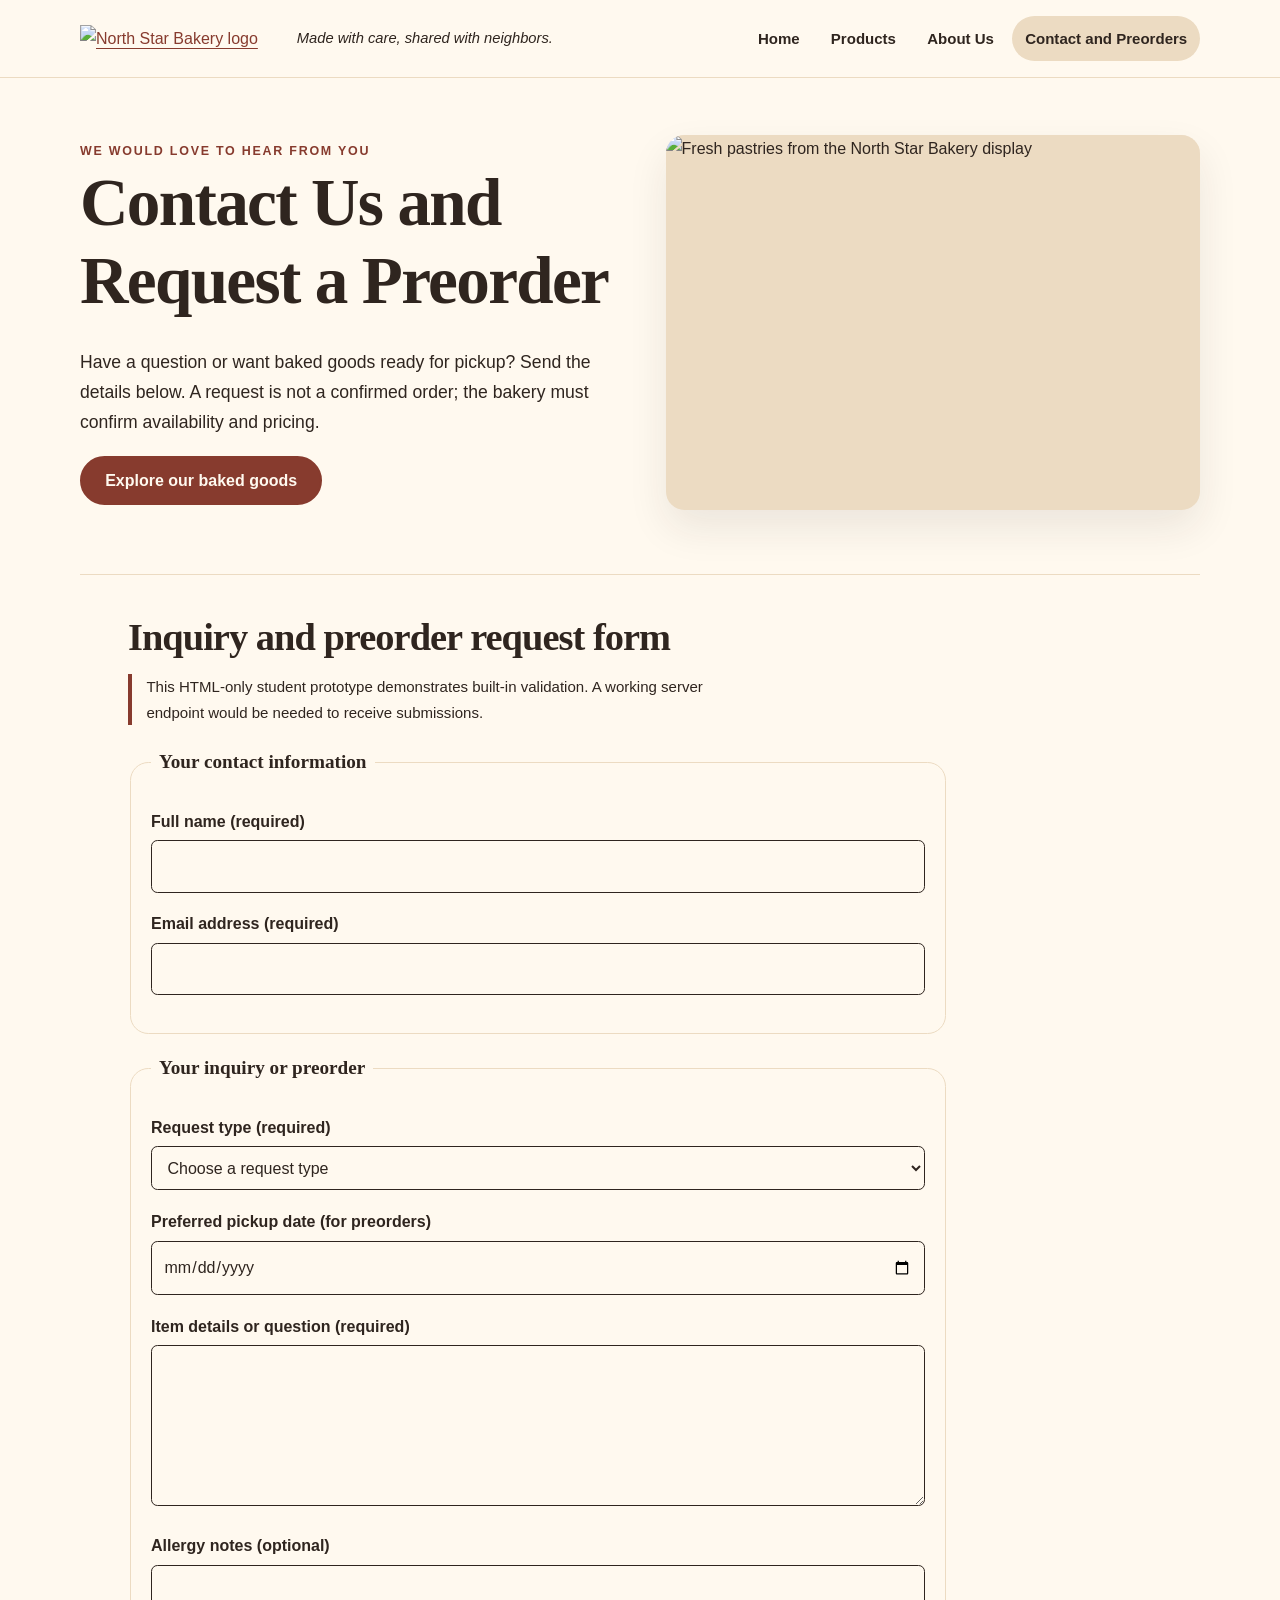
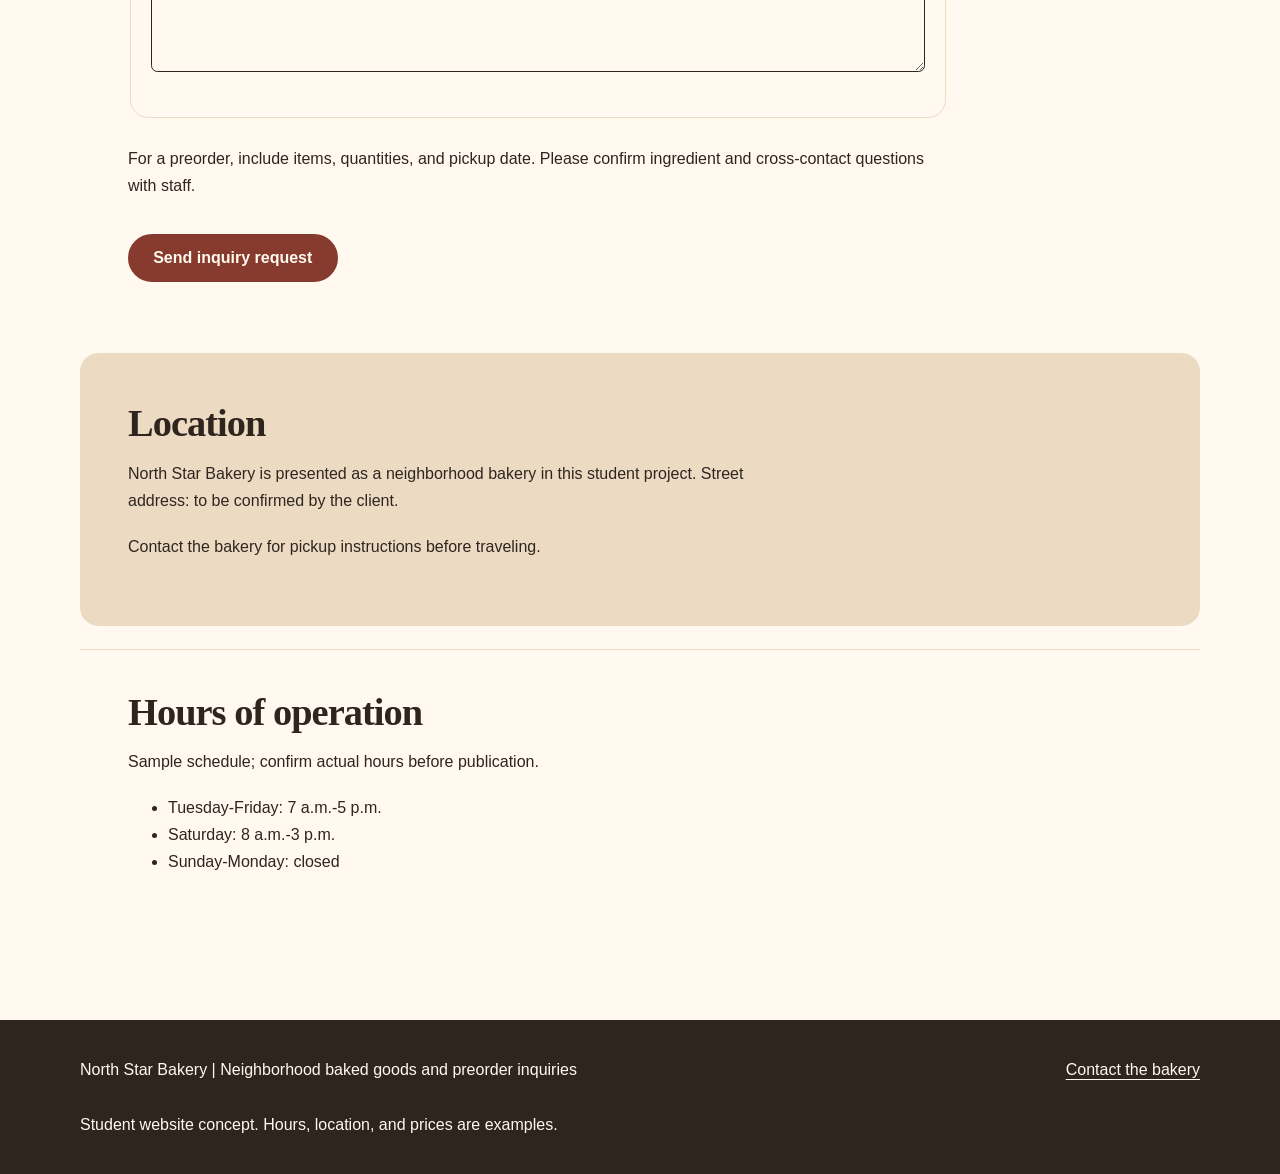
==== contact.html @ e9eec747 "media/ Add North Star Bakery Touchstone 3 responsive website" ====
<!DOCTYPE html>
<html lang="en">
<head>
<meta charset="utf-8"/>
<meta content="width=device-width, initial-scale=1" name="viewport"/>
<meta content="Send a preorder inquiry or ask North Star Bakery a question." name="description"/>
<title>Contact and Preorders | North Star Bakery</title>
<link href="styles.css" rel="stylesheet"/></head>
<body class="bakery-site">
<a class="skip-link" href="#main-content">Skip to main content</a>
<header class="site-header"><div class="header-inner">
<a class="brand-link" href="index.html">
<img alt="North Star Bakery logo" class="brand-logo" src="media/bakery-logo_c.png"/>
</a>
<p class="brand-tagline">Made with care, shared with neighbors.</p>
<nav aria-label="Main navigation" class="site-nav">
<ul class="nav-links">
<li><a href="index.html">Home</a></li>
<li><a href="products.html">Products</a></li>
<li><a href="about.html">About Us</a></li>
<li><a aria-current="page" href="contact.html">Contact and Preorders</a></li>
</ul>
</nav>
</div></header>
<main class="page-container" id="main-content"><section aria-label="Page introduction" class="page-hero"><div class="hero-copy"><p class="eyebrow">We would love to hear from you</p><h1>Contact Us and Request a Preorder</h1><p>Have a question or want baked goods ready for pickup?
  Send the details below. A request is not a confirmed order;
  the bakery must confirm availability and pricing.</p><a class="button-link" href="products.html">Explore our baked goods</a></div><div class="hero-media"><img alt="Fresh pastries from the North Star Bakery display" decoding="async" loading="eager" src="media/bakery-feature-small_c.png"/></div></section>


<section aria-labelledby="request-heading" class="content-section">
<h2 id="request-heading">Inquiry and preorder request form</h2>
<p class="prototype-note">This HTML-only student prototype demonstrates built-in validation.
    A working server endpoint would be needed to receive submissions.</p>
<form action="/submit-bakery-request" class="request-form" method="post">
<fieldset class="form-group">
<legend>Your contact information</legend>
<p class="field-row">
<label class="field-label" for="customer-name">Full name (required)</label>
<input autocomplete="name" id="customer-name" maxlength="80" minlength="2" name="customer_name" required="" type="text"/>
</p>
<p class="field-row">
<label class="field-label" for="customer-email">Email address (required)</label>
<input autocomplete="email" id="customer-email" name="customer_email" required="" type="email"/>
</p>
</fieldset>
<fieldset class="form-group">
<legend>Your inquiry or preorder</legend>
<p class="field-row">
<label class="field-label" for="request-type">Request type (required)</label>
<select id="request-type" name="request_type" required="">
<option value="">Choose a request type</option>
<option value="preorder">Preorder request</option>
<option value="question">General question</option>
</select>
</p>
<p class="field-row">
<label class="field-label" for="pickup-date">Preferred pickup date (for preorders)</label>
<input id="pickup-date" name="pickup_date" type="date"/>
</p>
<p class="field-row">
<label class="field-label" for="item-details">Item details or question (required)</label>
<textarea cols="45" id="item-details" maxlength="1000" minlength="10" name="item_details" required="" rows="5"></textarea>
</p>
<p class="field-row">
<label class="field-label" for="allergy-notes">Allergy notes (optional)</label>
<textarea cols="45" id="allergy-notes" maxlength="500" name="allergy_notes" rows="3"></textarea>
</p>
</fieldset>
<p>For a preorder, include items, quantities, and pickup date.
      Please confirm ingredient and cross-contact questions with staff.</p>
<button class="form-submit" type="submit">Send inquiry request</button>
</form>
</section>
<section aria-labelledby="location-heading" class="content-section surface-section">
<h2 id="location-heading">Location</h2>
<p>North Star Bakery is presented as a neighborhood bakery in this
    student project. Street address: to be confirmed by the client.</p>
<p>Contact the bakery for pickup instructions before traveling.</p>
</section>
<section aria-labelledby="hours-heading" class="content-section">
<h2 id="hours-heading">Hours of operation</h2>
<p>Sample schedule; confirm actual hours before publication.</p>
<ul>
<li>Tuesday-Friday: 7 a.m.-5 p.m.</li>
<li>Saturday: 8 a.m.-3 p.m.</li>
<li>Sunday-Monday: closed</li>
</ul>
</section>
</main>
<footer class="site-footer"><div class="footer-inner">
<p>North Star Bakery | Neighborhood baked goods and preorder inquiries</p>
<p><a href="contact.html">Contact the bakery</a></p>
<p>Student website concept. Hours, location, and prices are examples.</p>
</div></footer>
</body>
</html>
---- styles.css ----
/* North Star Bakery — Touchstone 3: responsive site design */
:root {
  --ink: #2f251f;       /* deep espresso */
  --cream: #fff9ef;     /* warm cream */
  --berry: #873b2e;     /* bakery red */
  --oat: #ecdbc2;       /* soft wheat */
  --radius: 1.15rem;
  --shadow: 0 18px 40px rgba(47, 37, 31, 0.09);
}
*, *::before, *::after { box-sizing: border-box; }
html { scroll-behavior: smooth; }
body { margin: 0; background: var(--cream); color: var(--ink); font: 1rem/1.7 Arial, Helvetica, sans-serif; }
img, picture, video { max-width: 100%; height: auto; }
img { display: block; }
a { color: var(--berry); text-underline-offset: .22em; }
a:hover { text-decoration-thickness: .13em; }
a:focus-visible, button:focus-visible, input:focus-visible, select:focus-visible, textarea:focus-visible { outline: 3px solid var(--berry); outline-offset: 4px; }
h1,h2,h3 { font-family: Georgia, 'Times New Roman', serif; font-weight: 700; line-height: 1.16; letter-spacing: -.025em; }
h1 { font-size: clamp(2.2rem, 6vw, 4.2rem); margin: .15rem 0 1.1rem; }
h2 { font-size: clamp(1.6rem, 3vw, 2.4rem); margin: 0 0 .9rem; }
h3 { font-size: 1.22rem; margin: 1.6rem 0 .5rem; }
p { margin: .65rem 0 1.15rem; }
.skip-link { position: absolute; transform: translateY(-170%); z-index: 10; background: var(--cream); color: var(--ink); padding: .7rem 1rem; }
.skip-link:focus { transform: translateY(0); left: 1rem; top: .5rem; }
.site-header { border-bottom: 1px solid var(--oat); background: var(--cream); }
.header-inner, .page-container, .footer-inner { width: min(100% - 2.4rem, 1120px); margin-inline: auto; }
.header-inner { display: flex; flex-direction: column; align-items: center; padding: 1.25rem 0 .85rem; gap: .45rem; }
.brand-link { display: block; }
.brand-logo { width: clamp(135px, 22vw, 200px); height: auto; object-fit: contain; }
.brand-tagline { font-size: .92rem; font-style: italic; margin: -.1rem 0 .4rem; text-align: center; }
.site-nav { width: 100%; }
.nav-links { margin: 0; padding: 0; display: flex; justify-content: center; flex-wrap: wrap; gap: .35rem; list-style: none; }
.nav-links a { display: inline-block; padding: .6rem .8rem; border-radius: 100px; color: var(--ink); font-size: .94rem; font-weight: bold; text-decoration: none; }
.nav-links a:hover, .nav-links a[aria-current='page'] { background: var(--oat); color: var(--ink); }
.page-container { padding-block: 2.2rem 4rem; }
.page-hero { display: flex; flex-direction: column-reverse; gap: 2rem; align-items: stretch; margin-bottom: 3.25rem; }
.hero-copy { display: flex; flex-direction: column; align-items: flex-start; justify-content: center; }
.hero-copy > p:not(.eyebrow) { max-width: 58ch; font-size: 1.1rem; }
.eyebrow { margin: 0; text-transform: uppercase; letter-spacing: .14em; font-size: .78rem; font-weight: bold; color: var(--berry); }
.button-link, .form-submit { display: inline-block; background: var(--berry); color: var(--cream); border: 2px solid var(--berry); border-radius: 999px; padding: .73rem 1.45rem; font-weight: bold; line-height: 1.35; text-decoration: none; cursor: pointer; font-size: 1rem; }
.button-link:hover, .form-submit:hover { background: var(--ink); border-color: var(--ink); color: var(--cream); }
.hero-media { overflow: hidden; background: var(--oat); border-radius: var(--radius); min-height: 240px; box-shadow: var(--shadow); }
.hero-media img { width: 100%; height: 100%; min-height: 240px; object-fit: cover; aspect-ratio: 16/11; }
.content-section { padding: 2rem 0 2.5rem; border-top: 1px solid var(--oat); max-width: 100%; }
.content-section > p, .content-section > ol, .content-section > ul { max-width: 73ch; }
.surface-section { padding: 2.2rem; background: var(--oat); border-radius: var(--radius); margin-block: 1.4rem; border-top: none; }
.content-section a { font-weight: bold; }
.specialty-list { display: flex; flex-direction: column; padding: 0; gap: .8rem; list-style: none; }
.specialty-list li { background: var(--cream); border: 1px solid var(--oat); border-radius: .9rem; padding: 1.15rem 1.2rem; flex: 1; font-weight: bold; }
.feature-picture { display: block; margin: 1.2rem 0; }
.feature-picture img { width: 100%; max-height: 420px; object-fit: cover; border-radius: var(--radius); }
.signature-figure { margin: 1.5rem 0; padding: 1rem; background: var(--cream); border: 1px solid var(--oat); border-radius: var(--radius); max-width: 680px; }
.signature-figure img { width: 100%; border-radius: .8rem; max-height: 410px; object-fit: cover; }
figcaption { font-style: italic; padding: .7rem .35rem .2rem; }
video { width: min(100%, 720px); display: block; border-radius: .8rem; background: var(--ink); }
audio { width: min(100%, 560px); }
.request-form { max-width: 820px; display: flex; flex-direction: column; gap: 1rem; }
.form-group { border: 1px solid var(--oat); border-radius: var(--radius); background: var(--cream); padding: 1.25rem; min-width: 0; }
.form-group legend { font-family: Georgia, 'Times New Roman', serif; font-weight: bold; font-size: 1.2rem; padding: .15rem .5rem; }
.field-row { margin: .4rem 0 1.1rem; }
.field-label { display: block; margin-bottom: .35rem; font-weight: bold; }
input, select, textarea { width: 100%; max-width: 100%; border: 1.5px solid var(--ink); border-radius: .4rem; padding: .72rem; color: var(--ink); background: var(--cream); font: inherit; }
textarea { resize: vertical; }
.form-submit { align-self: flex-start; }
.prototype-note { border-left: 4px solid var(--berry); padding-left: .9rem; font-size: .94rem; }
.site-footer { background: var(--ink); color: var(--cream); }
.footer-inner { display: flex; flex-direction: column; gap: .15rem; align-items: flex-start; padding-block: 2rem; }
.footer-inner p { margin: .25rem 0; }
.footer-inner a { color: var(--cream); }
@media (min-width: 720px) {
  .header-inner { flex-direction: row; justify-content: space-between; flex-wrap: wrap; padding: 1rem 0; }
  .brand-tagline { margin: 0 auto 0 .6rem; }
  .site-nav { width: auto; }
  .nav-links { justify-content: flex-end; }
  .page-container { padding-block: 3.6rem 5rem; }
  .page-hero { flex-direction: row; align-items: center; gap: clamp(1.5rem, 4vw, 4rem); min-height: 370px; }
  .hero-copy, .hero-media { flex: 1 1 0; min-width: 0; }
  .hero-media img { min-height: 375px; }
  .specialty-list { flex-direction: row; }
  .footer-inner { flex-direction: row; align-items: center; justify-content: space-between; gap: 1.25rem; flex-wrap: wrap; }
}
@media (min-width: 980px) {
  .content-section { padding: 2.5rem 3rem 3rem; }
  .surface-section { padding: 3rem; }
  .page-hero { margin-bottom: 4rem; }
}
@media (prefers-reduced-motion: reduce) { html { scroll-behavior: auto; } }
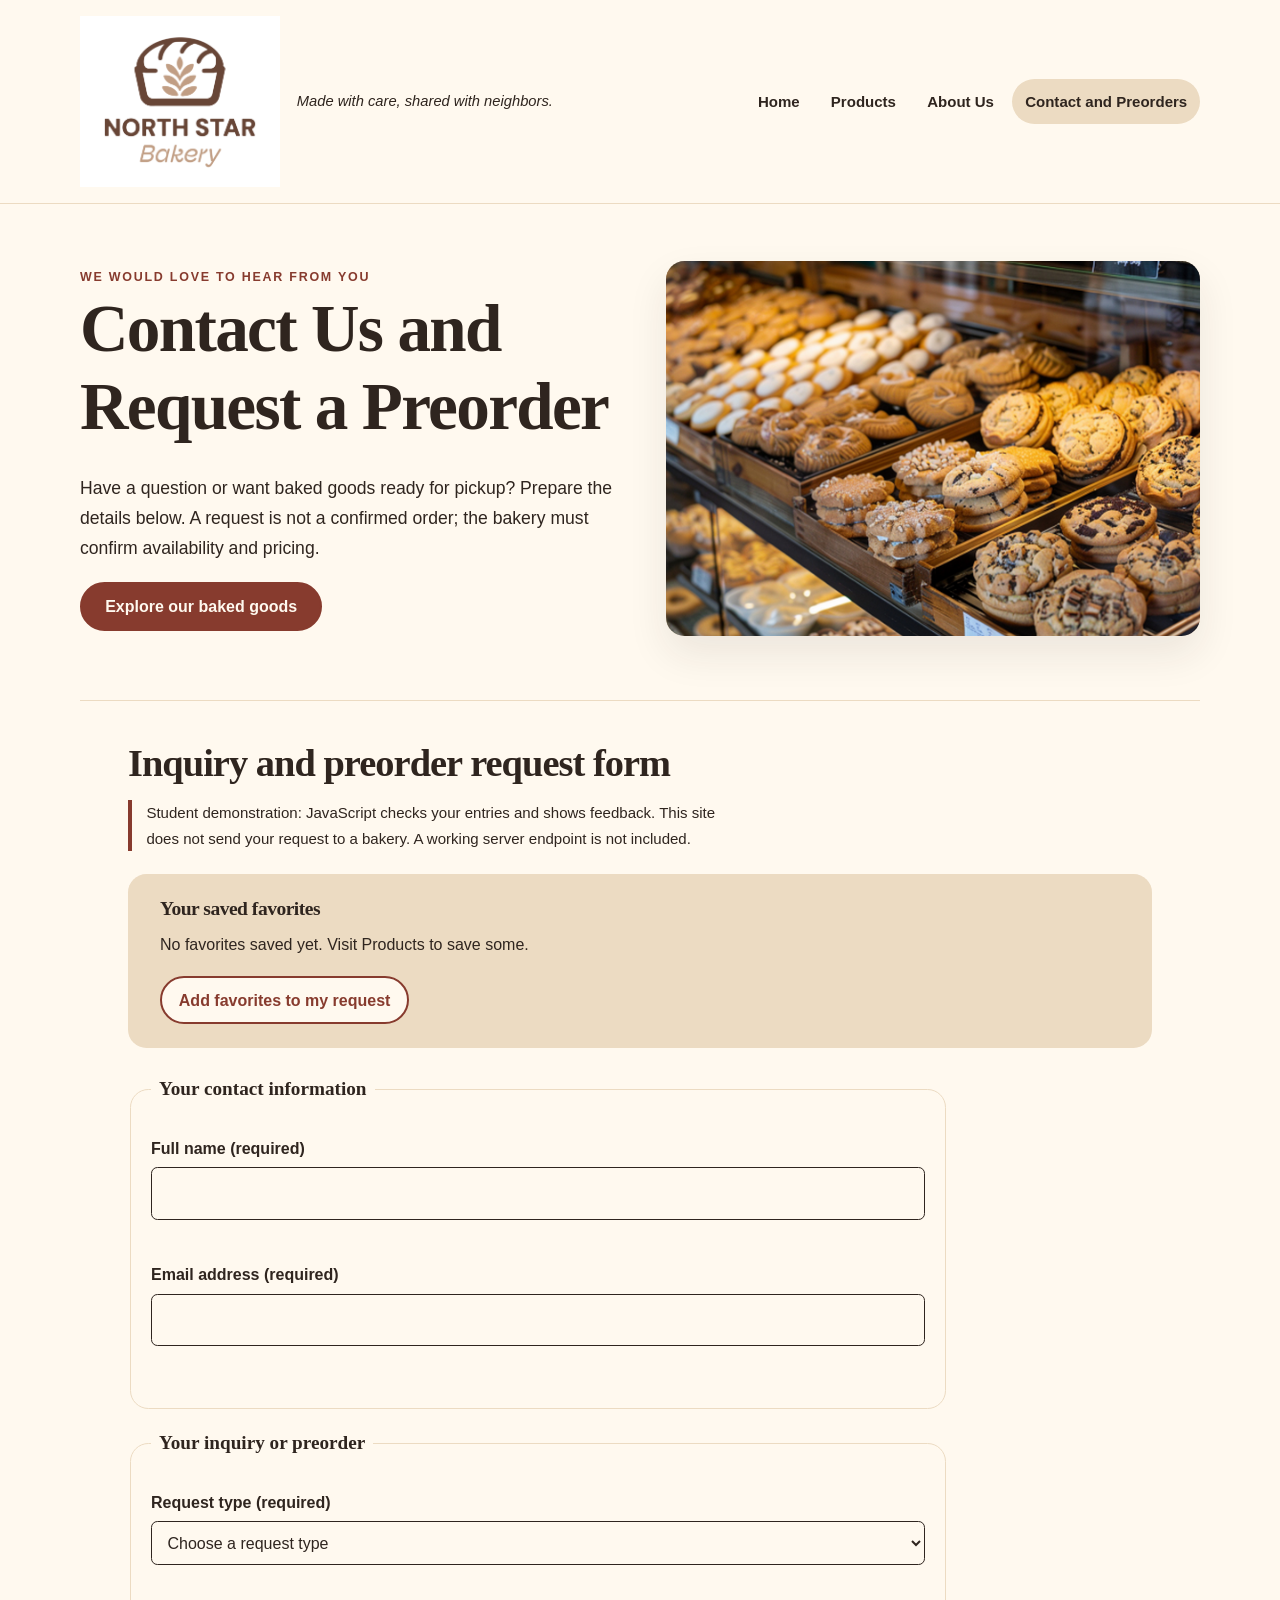
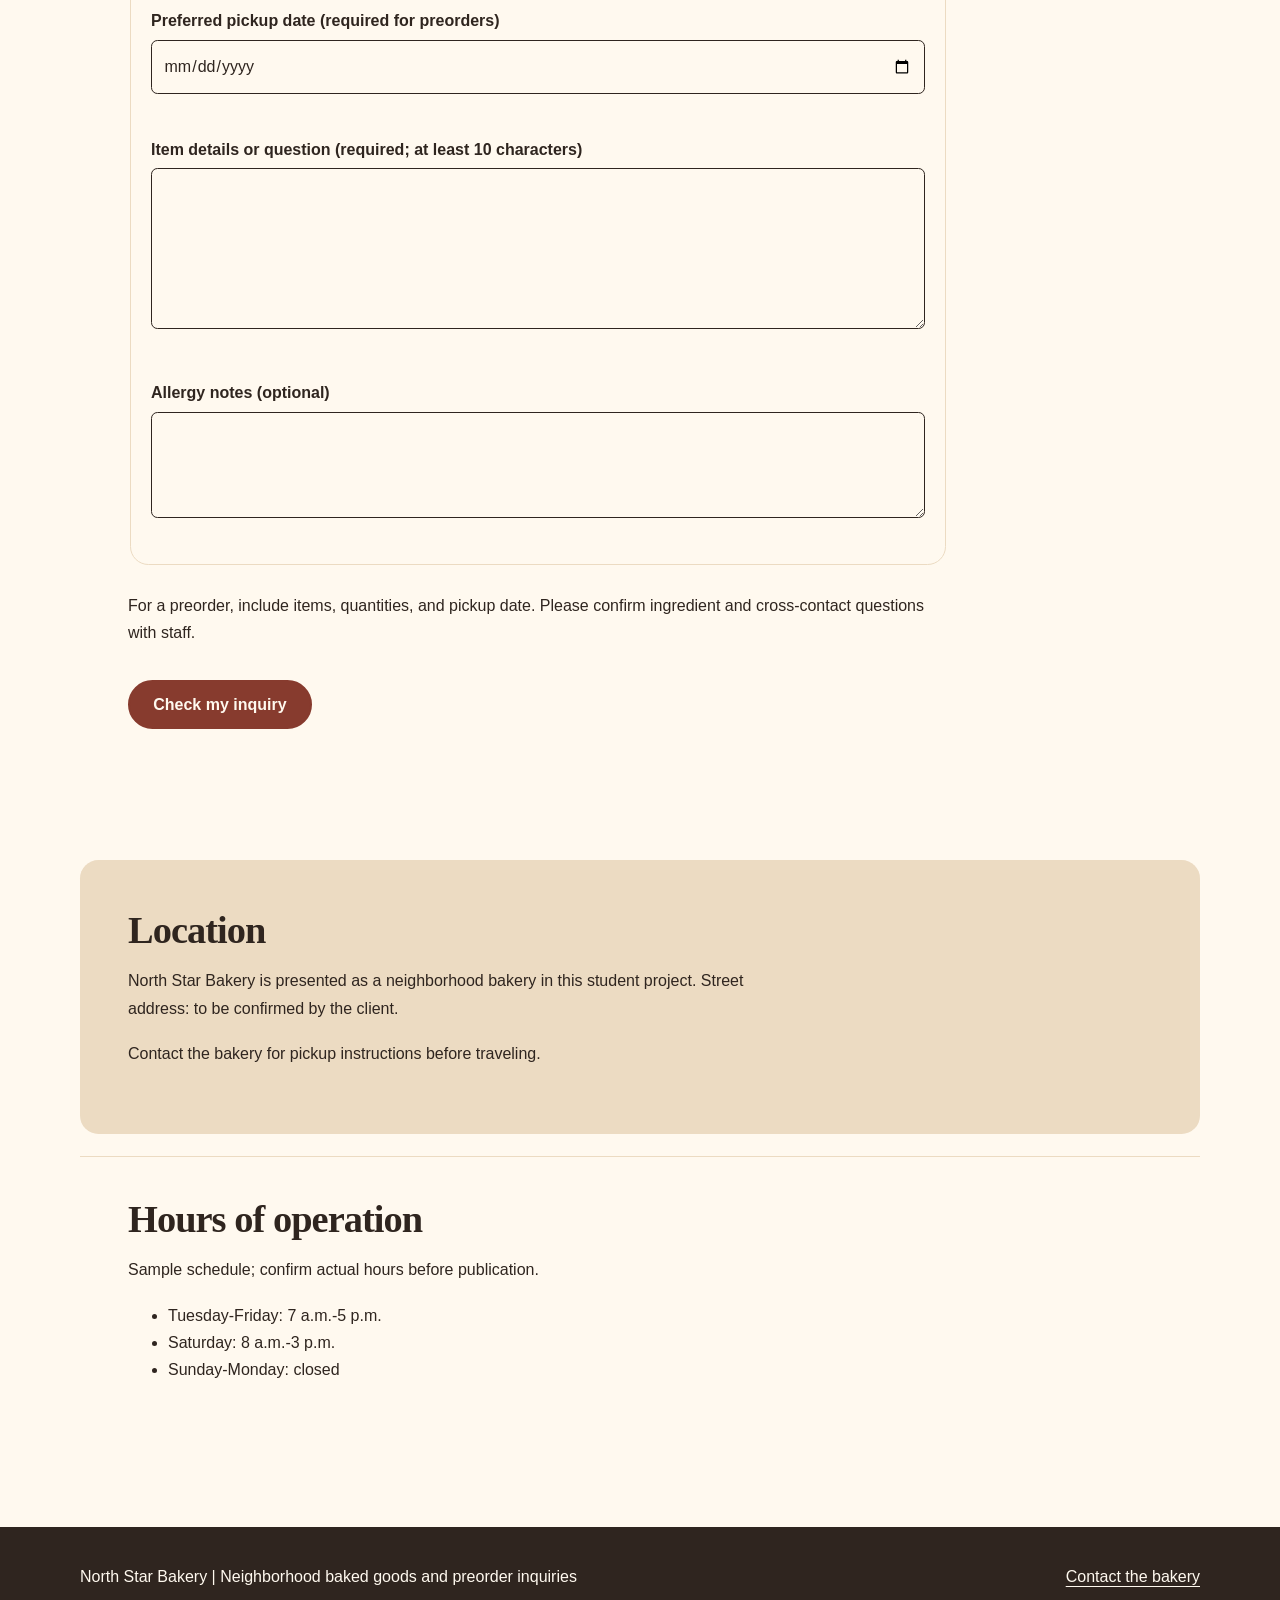
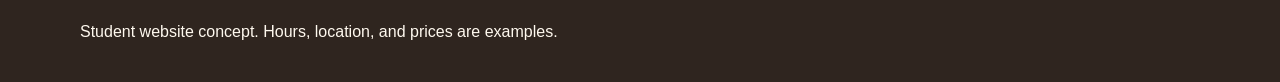
==== commit 5049132c: "Add files via upload" ====
--- a/contact.html
+++ b/contact.html
@@ -1,96 +1,75 @@
 <!DOCTYPE html>
 <html lang="en">
 <head>
-<meta charset="utf-8"/>
-<meta content="width=device-width, initial-scale=1" name="viewport"/>
-<meta content="Send a preorder inquiry or ask North Star Bakery a question." name="description"/>
+<meta charset="utf-8">
+<meta name="viewport" content="width=device-width, initial-scale=1">
+<meta name="description" content="Prepare a preorder inquiry or ask North Star Bakery a question.">
 <title>Contact and Preorders | North Star Bakery</title>
-<link href="styles.css" rel="stylesheet"/></head>
+<link rel="stylesheet" href="styles.css">
+<link rel="stylesheet" href="touchstone4.css">
+<script src="touchstone4.js" defer></script>
+</head>
 <body class="bakery-site">
 <a class="skip-link" href="#main-content">Skip to main content</a>
 <header class="site-header"><div class="header-inner">
-<a class="brand-link" href="index.html">
-<img alt="North Star Bakery logo" class="brand-logo" src="media/bakery-logo_c.png"/>
-</a>
+<a class="brand-link" href="index.html"><img alt="North Star Bakery logo" class="brand-logo" src="media/bakery-logo_c.png"></a>
 <p class="brand-tagline">Made with care, shared with neighbors.</p>
-<nav aria-label="Main navigation" class="site-nav">
-<ul class="nav-links">
-<li><a href="index.html">Home</a></li>
-<li><a href="products.html">Products</a></li>
-<li><a href="about.html">About Us</a></li>
-<li><a aria-current="page" href="contact.html">Contact and Preorders</a></li>
-</ul>
-</nav>
-</div></header>
-<main class="page-container" id="main-content"><section aria-label="Page introduction" class="page-hero"><div class="hero-copy"><p class="eyebrow">We would love to hear from you</p><h1>Contact Us and Request a Preorder</h1><p>Have a question or want baked goods ready for pickup?
-  Send the details below. A request is not a confirmed order;
-  the bakery must confirm availability and pricing.</p><a class="button-link" href="products.html">Explore our baked goods</a></div><div class="hero-media"><img alt="Fresh pastries from the North Star Bakery display" decoding="async" loading="eager" src="media/bakery-feature-small_c.png"/></div></section>
-
+<nav aria-label="Main navigation" class="site-nav"><ul class="nav-links">
+<li><a href="index.html">Home</a></li><li><a href="products.html">Products</a></li>
+<li><a href="about.html">About Us</a></li><li><a aria-current="page" href="contact.html">Contact and Preorders</a></li>
+</ul></nav></div></header>
+<main class="page-container" id="main-content">
+<section class="page-hero" aria-label="Page introduction"><div class="hero-copy">
+<p class="eyebrow">We would love to hear from you</p><h1>Contact Us and Request a Preorder</h1>
+<p>Have a question or want baked goods ready for pickup? Prepare the details below. A request is not a confirmed order; the bakery must confirm availability and pricing.</p>
+<a class="button-link" href="products.html">Explore our baked goods</a></div>
+<div class="hero-media"><img alt="Fresh pastries from the North Star Bakery display" src="media/bakery-feature-small_c.png" decoding="async"></div></section>
 
 <section aria-labelledby="request-heading" class="content-section">
 <h2 id="request-heading">Inquiry and preorder request form</h2>
-<p class="prototype-note">This HTML-only student prototype demonstrates built-in validation.
-    A working server endpoint would be needed to receive submissions.</p>
-<form action="/submit-bakery-request" class="request-form" method="post">
-<fieldset class="form-group">
-<legend>Your contact information</legend>
-<p class="field-row">
-<label class="field-label" for="customer-name">Full name (required)</label>
-<input autocomplete="name" id="customer-name" maxlength="80" minlength="2" name="customer_name" required="" type="text"/>
-</p>
-<p class="field-row">
-<label class="field-label" for="customer-email">Email address (required)</label>
-<input autocomplete="email" id="customer-email" name="customer_email" required="" type="email"/>
-</p>
+<p class="prototype-note">Student demonstration: JavaScript checks your entries and shows feedback. This site does not send your request to a bakery. A working server endpoint is not included.</p>
+<div class="favorites-import" aria-labelledby="saved-products-heading">
+<h3 id="saved-products-heading">Your saved favorites</h3>
+<p id="contact-favorites" aria-live="polite">Checking for saved favorites...</p>
+<button type="button" class="favorite-button" id="use-favorites">Add favorites to my request</button>
+</div>
+<form class="request-form" id="bakery-request-form" novalidate>
+<fieldset class="form-group"><legend>Your contact information</legend>
+<p class="field-row"><label class="field-label" for="customer-name">Full name (required)</label>
+<input type="text" id="customer-name" name="customer_name" autocomplete="name" minlength="2" maxlength="80" required aria-describedby="customer-name-error">
+<span id="customer-name-error" class="field-error" aria-live="polite"></span></p>
+<p class="field-row"><label class="field-label" for="customer-email">Email address (required)</label>
+<input type="email" id="customer-email" name="customer_email" autocomplete="email" required aria-describedby="customer-email-error">
+<span id="customer-email-error" class="field-error" aria-live="polite"></span></p>
 </fieldset>
-<fieldset class="form-group">
-<legend>Your inquiry or preorder</legend>
-<p class="field-row">
-<label class="field-label" for="request-type">Request type (required)</label>
-<select id="request-type" name="request_type" required="">
-<option value="">Choose a request type</option>
-<option value="preorder">Preorder request</option>
-<option value="question">General question</option>
-</select>
-</p>
-<p class="field-row">
-<label class="field-label" for="pickup-date">Preferred pickup date (for preorders)</label>
-<input id="pickup-date" name="pickup_date" type="date"/>
-</p>
-<p class="field-row">
-<label class="field-label" for="item-details">Item details or question (required)</label>
-<textarea cols="45" id="item-details" maxlength="1000" minlength="10" name="item_details" required="" rows="5"></textarea>
-</p>
-<p class="field-row">
-<label class="field-label" for="allergy-notes">Allergy notes (optional)</label>
-<textarea cols="45" id="allergy-notes" maxlength="500" name="allergy_notes" rows="3"></textarea>
-</p>
+<fieldset class="form-group"><legend>Your inquiry or preorder</legend>
+<p class="field-row"><label class="field-label" for="request-type">Request type (required)</label>
+<select id="request-type" name="request_type" required aria-describedby="request-type-error">
+<option value="">Choose a request type</option><option value="preorder">Preorder request</option><option value="question">General question</option>
+</select><span id="request-type-error" class="field-error" aria-live="polite"></span></p>
+<p class="field-row"><label class="field-label" for="pickup-date">Preferred pickup date (required for preorders)</label>
+<input type="date" id="pickup-date" name="pickup_date" aria-describedby="pickup-date-error">
+<span id="pickup-date-error" class="field-error" aria-live="polite"></span></p>
+<p class="field-row"><label class="field-label" for="item-details">Item details or question (required; at least 10 characters)</label>
+<textarea id="item-details" name="item_details" rows="5" cols="45" minlength="10" maxlength="1000" required aria-describedby="item-details-error"></textarea>
+<span id="item-details-error" class="field-error" aria-live="polite"></span></p>
+<p class="field-row"><label class="field-label" for="allergy-notes">Allergy notes (optional)</label>
+<textarea id="allergy-notes" name="allergy_notes" rows="3" cols="45" maxlength="500"></textarea></p>
 </fieldset>
-<p>For a preorder, include items, quantities, and pickup date.
-      Please confirm ingredient and cross-contact questions with staff.</p>
-<button class="form-submit" type="submit">Send inquiry request</button>
-</form>
-</section>
+<p>For a preorder, include items, quantities, and pickup date. Please confirm ingredient and cross-contact questions with staff.</p>
+<button class="form-submit" type="submit">Check my inquiry</button>
+<p id="form-status" class="form-status" role="status" aria-live="polite"></p>
+</form></section>
 <section aria-labelledby="location-heading" class="content-section surface-section">
 <h2 id="location-heading">Location</h2>
-<p>North Star Bakery is presented as a neighborhood bakery in this
-    student project. Street address: to be confirmed by the client.</p>
-<p>Contact the bakery for pickup instructions before traveling.</p>
-</section>
+<p>North Star Bakery is presented as a neighborhood bakery in this student project. Street address: to be confirmed by the client.</p>
+<p>Contact the bakery for pickup instructions before traveling.</p></section>
 <section aria-labelledby="hours-heading" class="content-section">
-<h2 id="hours-heading">Hours of operation</h2>
-<p>Sample schedule; confirm actual hours before publication.</p>
-<ul>
-<li>Tuesday-Friday: 7 a.m.-5 p.m.</li>
-<li>Saturday: 8 a.m.-3 p.m.</li>
-<li>Sunday-Monday: closed</li>
-</ul>
-</section>
-</main>
-<footer class="site-footer"><div class="footer-inner">
+<h2 id="hours-heading">Hours of operation</h2><p>Sample schedule; confirm actual hours before publication.</p>
+<ul><li>Tuesday-Friday: 7 a.m.-5 p.m.</li><li>Saturday: 8 a.m.-3 p.m.</li><li>Sunday-Monday: closed</li></ul></section>
+</main><footer class="site-footer"><div class="footer-inner">
 <p>North Star Bakery | Neighborhood baked goods and preorder inquiries</p>
 <p><a href="contact.html">Contact the bakery</a></p>
 <p>Student website concept. Hours, location, and prices are examples.</p>
 </div></footer>
-</body>
-</html>+</body></html>
--- a/touchstone4.css
+++ b/touchstone4.css
@@ -0,0 +1,18 @@
+/* Touchstone 4 additions: inherits Touchstone 3 colors and fonts. */
+.favorite-summary { font-weight: bold; margin-bottom: .75rem; }
+.favorites-list { margin: 0 0 1rem; padding-left: 1.35rem; }
+.favorites-list:empty { display: none; }
+.favorite-button {
+  display: inline-block; padding: .65rem 1.05rem; border: 2px solid var(--berry);
+  color: var(--berry); background: var(--cream); border-radius: 999px;
+  font: inherit; font-weight: bold; cursor: pointer; line-height: 1.45;
+}
+.favorite-button:hover, .favorite-button[aria-pressed="true"] { background: var(--berry); color: var(--cream); }
+.favorite-button:focus-visible { outline: 3px solid var(--berry); outline-offset: 4px; }
+.favorites-import { background: var(--oat); padding: 1.25rem; margin: 1.4rem 0; border-radius: var(--radius); }
+.favorites-import h3 { margin-top: 0; }
+.field-error { display: block; color: var(--berry); font-weight: bold; margin-top: .3rem; min-height: 1.2em; }
+[aria-invalid="true"] { border: 3px solid var(--berry); }
+.form-status { font-weight: bold; padding: .5rem 0; max-width: 68ch; }
+.form-status.is-error { color: var(--berry); }
+@media (min-width: 720px) { .favorites-import { padding: 1.5rem 2rem; } }
